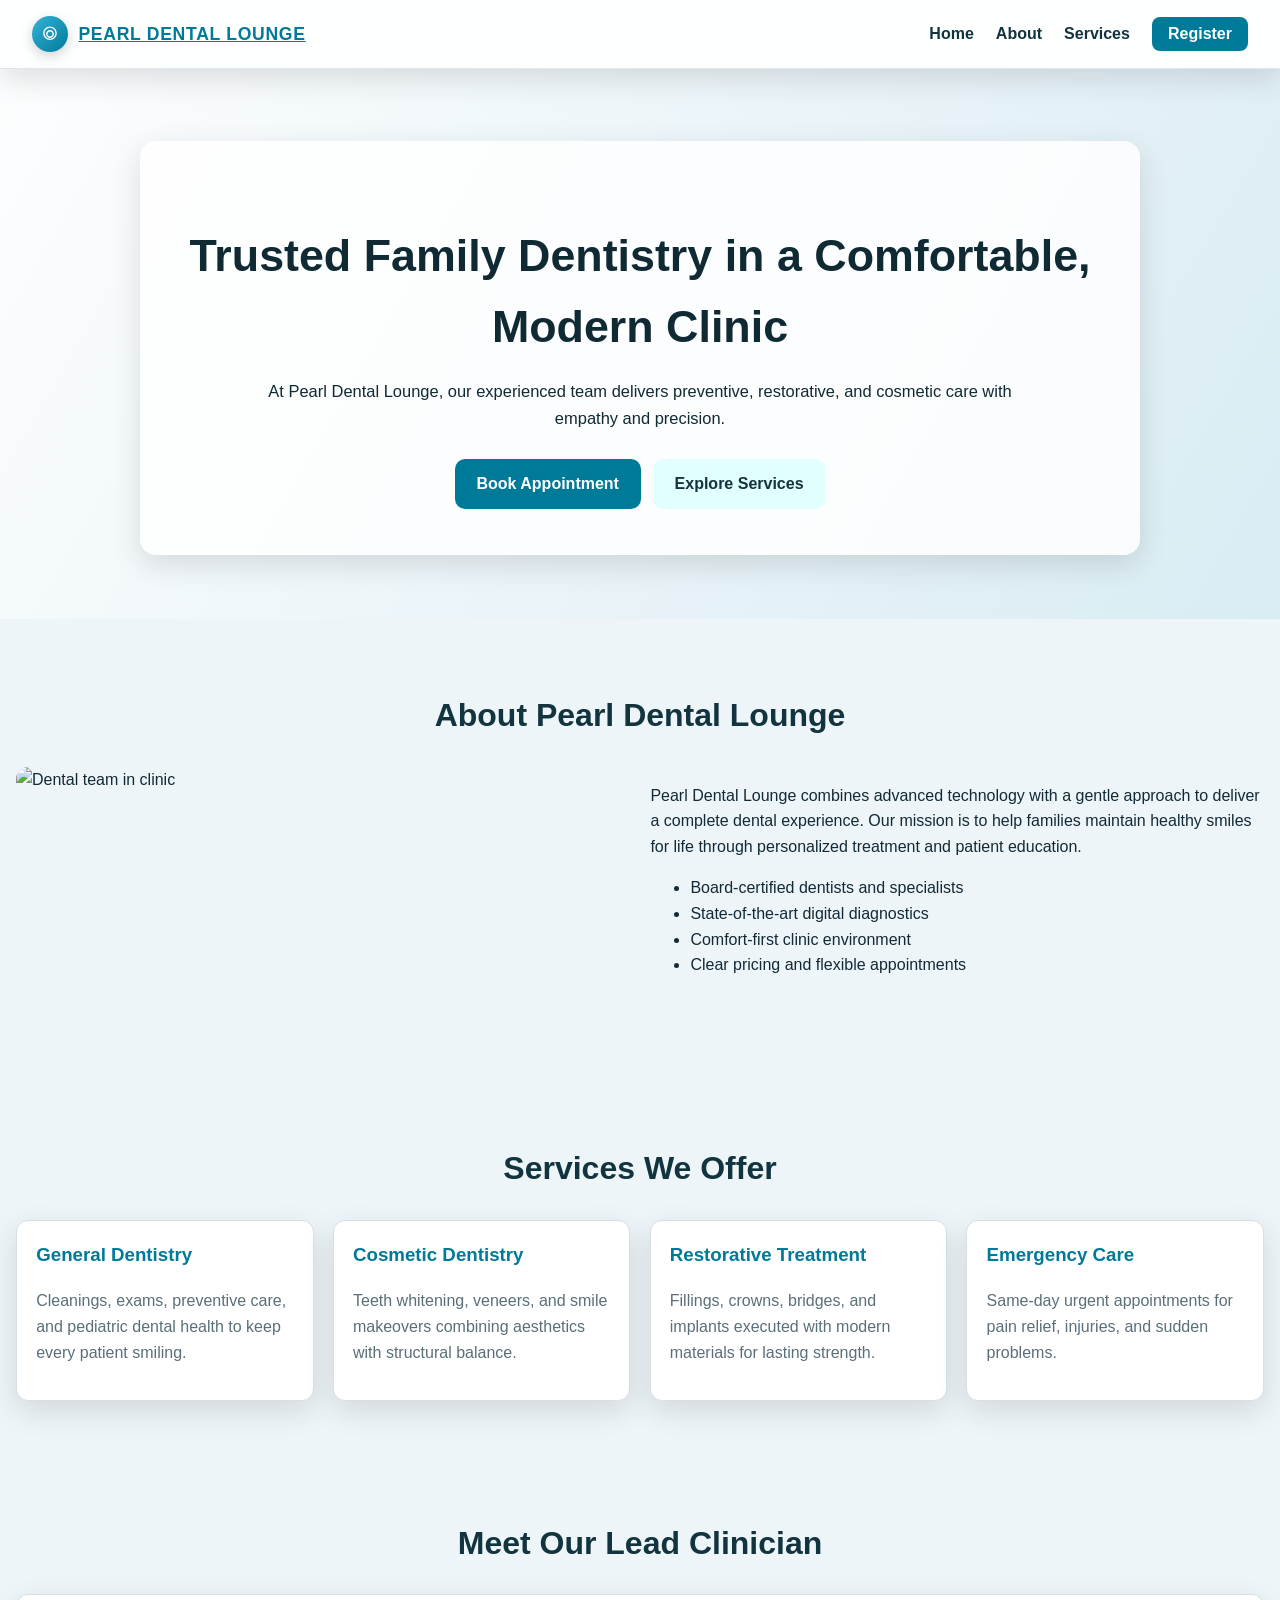
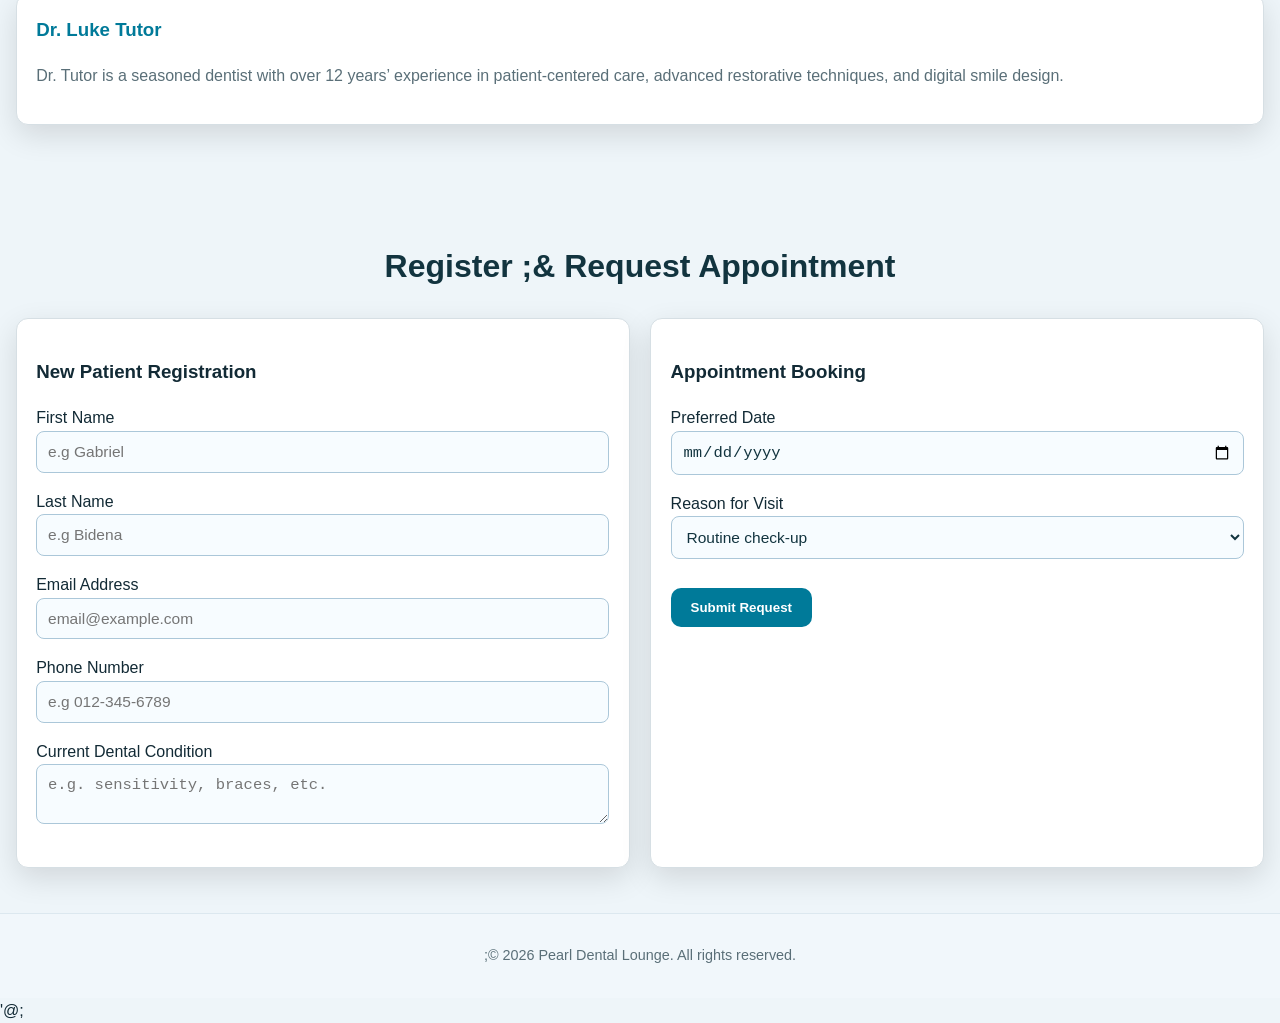
==== Pearl Dental Lounge.html @ 98984fac "Add files via upload" ====
<!DOCTYPE html>
<html lang="en">
<head>
  <meta charset="UTF-8">
  <meta name="viewport" content="width=device-width, initial-scale=1.0">
  <title>Pearl Dental Lounge - Modern Family Dentistry</title>
  <style>
    :root {
      --primary: #007a99;
      --accent: #35b2d8;
      --dark: #12343f;
      --light: #f4fbff;
      --text: #122a35;
      --muted: #5a6f78;
      --radius: 12px;
      --shadow: 0 10px 30px rgba(0, 0, 0, 0.12);
    }

    * { box-sizing: border-box; }
    body {
      margin: 0;
      font-family: 'Segoe UI', Tahoma, Geneva, Verdana, sans-serif;
      color: var(--text);
      background: #eef5f9;
      line-height: 1.6;
    }

    header {
      position: sticky;
      top: 0;
      z-index: 50;
      background: rgba(255, 255, 255, 0.92);
      border-bottom: 1px solid #dce8ef;
      display: flex;
      align-items: center;
      justify-content: space-between;
      padding: 0.9rem 1.5rem;
      box-shadow: var(--shadow);
    }

    .logo {
      display: inline-flex;
      align-items: center;
      gap: 0.65rem;
      font-weight: 700;
      color: var(--primary);
      font-size: 1.45rem;
      text-transform: uppercase;
      letter-spacing: 0.03em;
    }

    .logo-icon {
      width: 36px;
      height: 36px;
      display: inline-flex;
      align-items: center;
      justify-content: center;
      background: linear-gradient(135deg, var(--accent), var(--primary));
      border-radius: 50%;
      box-shadow: 0 4px 14px rgba(0, 0, 0, 0.18);
    }

    .logo-icon svg { width: 18px; height: 18px; fill: white; }

    .logo-text { font-size: 1.1rem; font-weight: 800; }

    nav a {
      color: var(--dark);
      text-decoration: none;
      margin-left: 1.1rem;
      font-weight: 600;
    }

    .cta-nav {
      background: var(--primary);
      color: #fff;
      padding: 0.52rem 1rem;
      border-radius: 8px;
      transition: transform 0.2s ease;
    }

    .cta-nav:hover { transform: translateY(-1px); }

    .hero {
      background: linear-gradient(120deg, rgba(255,255,255,0.84), rgba(216, 235, 243, 0.95)),
        url('https://images.pexels.com/photos/52527/dentist-pain-boring-dentistry-52527.jpeg?auto=compress&cs=tinysrgb&w=1400') center/cover no-repeat;
      padding: 4.5rem 1rem 4rem;
      margin-top: 0;
    }

    .hero .hero-content {
      max-width: 1000px;
      margin: 0 auto;
      text-align: center;
      color: #102a33;
      background: rgba(255, 255, 255, 0.84);
      border-radius: 16px;
      padding: 2rem;
      box-shadow: var(--shadow);
    }

    .hero h1 { font-size: clamp(1.8rem, 4vw, 2.8rem); margin-bottom: 0.75rem; }
    .hero p { margin: 0.95rem auto 1.5rem; font-size: 1.03rem; max-width: 760px; }

    .hero .btn-primary, .btn-secondary {
      display: inline-block;
      border: none;
      border-radius: 10px;
      padding: 0.76rem 1.35rem;
      margin: 0.25rem;
      text-decoration: none;
      font-weight: 600;
      cursor: pointer;
    }

    .btn-primary { background: var(--primary); color: white; }
    .btn-secondary { background: #e1ffff; color: var(--dark); }

    section { padding: 2.8rem 1rem; }
    .section-title { text-align: center; margin-bottom: 1.6rem; font-size: 2rem; color: var(--dark); }

    .grid {
      display: grid;
      gap: 1.2rem;
      grid-template-columns: repeat(auto-fit, minmax(260px, 1fr));
      align-items: stretch;
    }

    .card {
      background: white;
      border-radius: var(--radius);
      border: 1px solid #d6dfe4;
      padding: 1.2rem;
      box-shadow: var(--shadow);
    }

    .card h3 { margin-top: 0; color: var(--primary); }
    .card p { color: var(--muted); }

    .office-photo {
      width: 100%;
      border-radius: var(--radius);
      object-fit: cover;
      height: 260px;
      display: block;
    }

    .two-col {
      display: grid;
      gap: 1.3rem;
      grid-template-columns: 1fr;
    }

    .form-section {
      background: #fff;
      border-radius: var(--radius);
      border: 1px solid #d6dfe4;
      padding: 1.2rem;
      box-shadow: var(--shadow);
    }

    .form-group { margin-bottom: 1rem; }
    .form-control,
    .form-select,
    .form-textarea {
      width: 100%;
      border: 1px solid #abc7d9;
      background: #f7fcff;
      border-radius: 8px;
      padding: 0.68rem;
      font-size: 0.97rem;
      color: var(--dark);
    }

    .form-control:focus,
    .form-select:focus,
    .form-textarea:focus { outline: 2px solid rgba(0, 122, 153, 0.3); }

    .submit-btn {
      background: var(--primary);
      color: #fff;
      border: 0;
      border-radius: 10px;
      cursor: pointer;
      font-weight: 700;
      padding: 0.75rem 1.25rem;
      margin-top: 0.8rem;
    }

    footer {
      text-align: center;
      color: #5a6f78;
      font-size: 0.9rem;
      padding: 1rem;
      background: #f1f7fb;
      border-top: 1px solid #dce8ef;
    }

    @media (min-width: 860px) {
      header { padding: 1rem 2rem; }
      .two-col { grid-template-columns: repeat(2, 1fr); }
      .hero .hero-content { padding: 2.6rem; }
    }
  </style>
</head>
<body>
  <header>
    <a class="logo" href="#home" aria-label="Pearl Dental Lounge home">
      <span class="logo-icon" aria-hidden="true">
        <svg viewBox="0 0 24 24" xmlns="http://www.w3.org/2000/svg" role="img" aria-label="Pearl icon">
          <path d="M12 2c-4.97 0-9 4.03-9 9s4.03 9 9 9 9-4.03 9-9-4.03-9-9-9zm0 16.2c-3.99 0-7.2-3.21-7.2-7.2S8.01 3.8 12 3.8s7.2 3.21 7.2 7.2-3.21 7.2-7.2 7.2z"/>
          <path d="M12 6.7c-2.92 0-5.3 2.38-5.3 5.3s2.38 5.3 5.3 5.3 5.3-2.38 5.3-5.3-2.38-5.3-5.3-5.3zm0 8.6c-1.79 0-3.25-1.46-3.25-3.25S10.21 8.8 12 8.8 15.25 10.26 15.25 12.05 13.79 15.3 12 15.3z"/>
        </svg>
      </span>
      <span class="logo-text">Pearl Dental Lounge</span>
    </a>
    <nav aria-label="Primary navigation">
      <a href="#home">Home</a>
      <a href="#about">About</a>
      <a href="#services">Services</a>
      <a href="#register" class="cta-nav">Register</a>
    </nav>
  </header>

  <main>
    <section id="home" class="hero">
      <div class="hero-content">
        <h1>Trusted Family Dentistry in a Comfortable, Modern Clinic</h1>
        <p>At Pearl Dental Lounge, our experienced team delivers preventive, restorative, and cosmetic care with empathy and precision.</p>
        <a href="#register" class="btn-primary">Book Appointment</a>
        <a href="#services" class="btn-secondary">Explore Services</a>
      </div>
    </section>

    <section id="about">
      <h2 class="section-title">About Pearl Dental Lounge</h2>
      <div class="two-col">
        <img class="office-photo" src="https://www.1mg.com/articles/wp-content/uploads/2018/06/Dentist.jpg" alt="Dental team in clinic" />
        <div>
          <p>Pearl Dental Lounge combines advanced technology with a gentle approach to deliver a complete dental experience. Our mission is to help families maintain healthy smiles for life through personalized treatment and patient education.</p>
          <ul>
            <li>Board-certified dentists and specialists</li>
            <li>State-of-the-art digital diagnostics</li>
            <li>Comfort-first clinic environment</li>
            <li>Clear pricing and flexible appointments</li>
          </ul>
        </div>
      </div>
    </section>

    <section id="services">
      <h2 class="section-title">Services We Offer</h2>
      <div class="grid">
        <article class="card">
          <h3>General Dentistry</h3>
          <p>Cleanings, exams, preventive care, and pediatric dental health to keep every patient smiling.</p>
        </article>
        <article class="card">
          <h3>Cosmetic Dentistry</h3>
          <p>Teeth whitening, veneers, and smile makeovers combining aesthetics with structural balance.</p>
        </article>
        <article class="card">
          <h3>Restorative Treatment</h3>
          <p>Fillings, crowns, bridges, and implants executed with modern materials for lasting strength.</p>
        </article>
        <article class="card">
          <h3>Emergency Care</h3>
          <p>Same-day urgent appointments for pain relief, injuries, and sudden problems.</p>
        </article>
      </div>
    </section>

    <section id="team">
      <h2 class="section-title">Meet Our Lead Clinician</h2>
      <div class="card">
        <h3>Dr. Luke Tutor</h3>
        <p>Dr. Tutor is a seasoned dentist with over 12 years’ experience in patient-centered care, advanced restorative techniques, and digital smile design.</p>
      </div>
    </section>

    <section id="register">
      <h2 class="section-title">Register ;&amp; Request Appointment</h2>
      <div class="two-col">
        <div class="form-section">
          <h3>New Patient Registration</h3>
          <form>
            <div class="form-group">
              <label for="first-name">First Name</label>
              <input id="first-name" class="form-control" type="text" placeholder="e.g Gabriel" required />
            </div>
            <div class="form-group">
              <label for="last-name">Last Name</label>
              <input id="last-name" class="form-control" type="text" placeholder="e.g Bidena" required />
            </div>
            <div class="form-group">
              <label for="email">Email Address</label>
              <input id="email" class="form-control" type="email" placeholder="email@example.com" required />
            </div>
            <div class="form-group">
              <label for="phone">Phone Number</label>
              <input id="phone" class="form-control" type="tel" placeholder="e.g 012-345-6789" required />
            </div>
            <div class="form-group">
              <label for="condition">Current Dental Condition</label>
              <textarea id="condition" class="form-textarea" placeholder="e.g. sensitivity, braces, etc."></textarea>
            </div>
          </form>
        </div>

        <div class="form-section">
          <h3>Appointment Booking</h3>
          <form action="submit_booking.php" method="POST">
            <div class="form-group">
              <label for="appt-date">Preferred Date</label>
              <input id="appt-date" class="form-control" type="date" required />
            </div>
            <div class="form-group">
              <label for="reason">Reason for Visit</label>
              <select id="reason" class="form-select" required>
                <option value="checkup">Routine check-up</option>
                <option value="cleaning">Teeth cleaning</option>
                <option value="emergency">Emergency care</option>
                <option value="cosmetic">Cosmetic consultation</option>
              </select>
            </div>
            <button type="submit" class="submit-btn">Submit Request</button>
          </form>
        </div>
      </div>
    </section>
  </main>

  <footer>
    <p>;&copy; 2026 Pearl Dental Lounge. All rights reserved.</p>
  </footer>
</body>
</html>
'@;
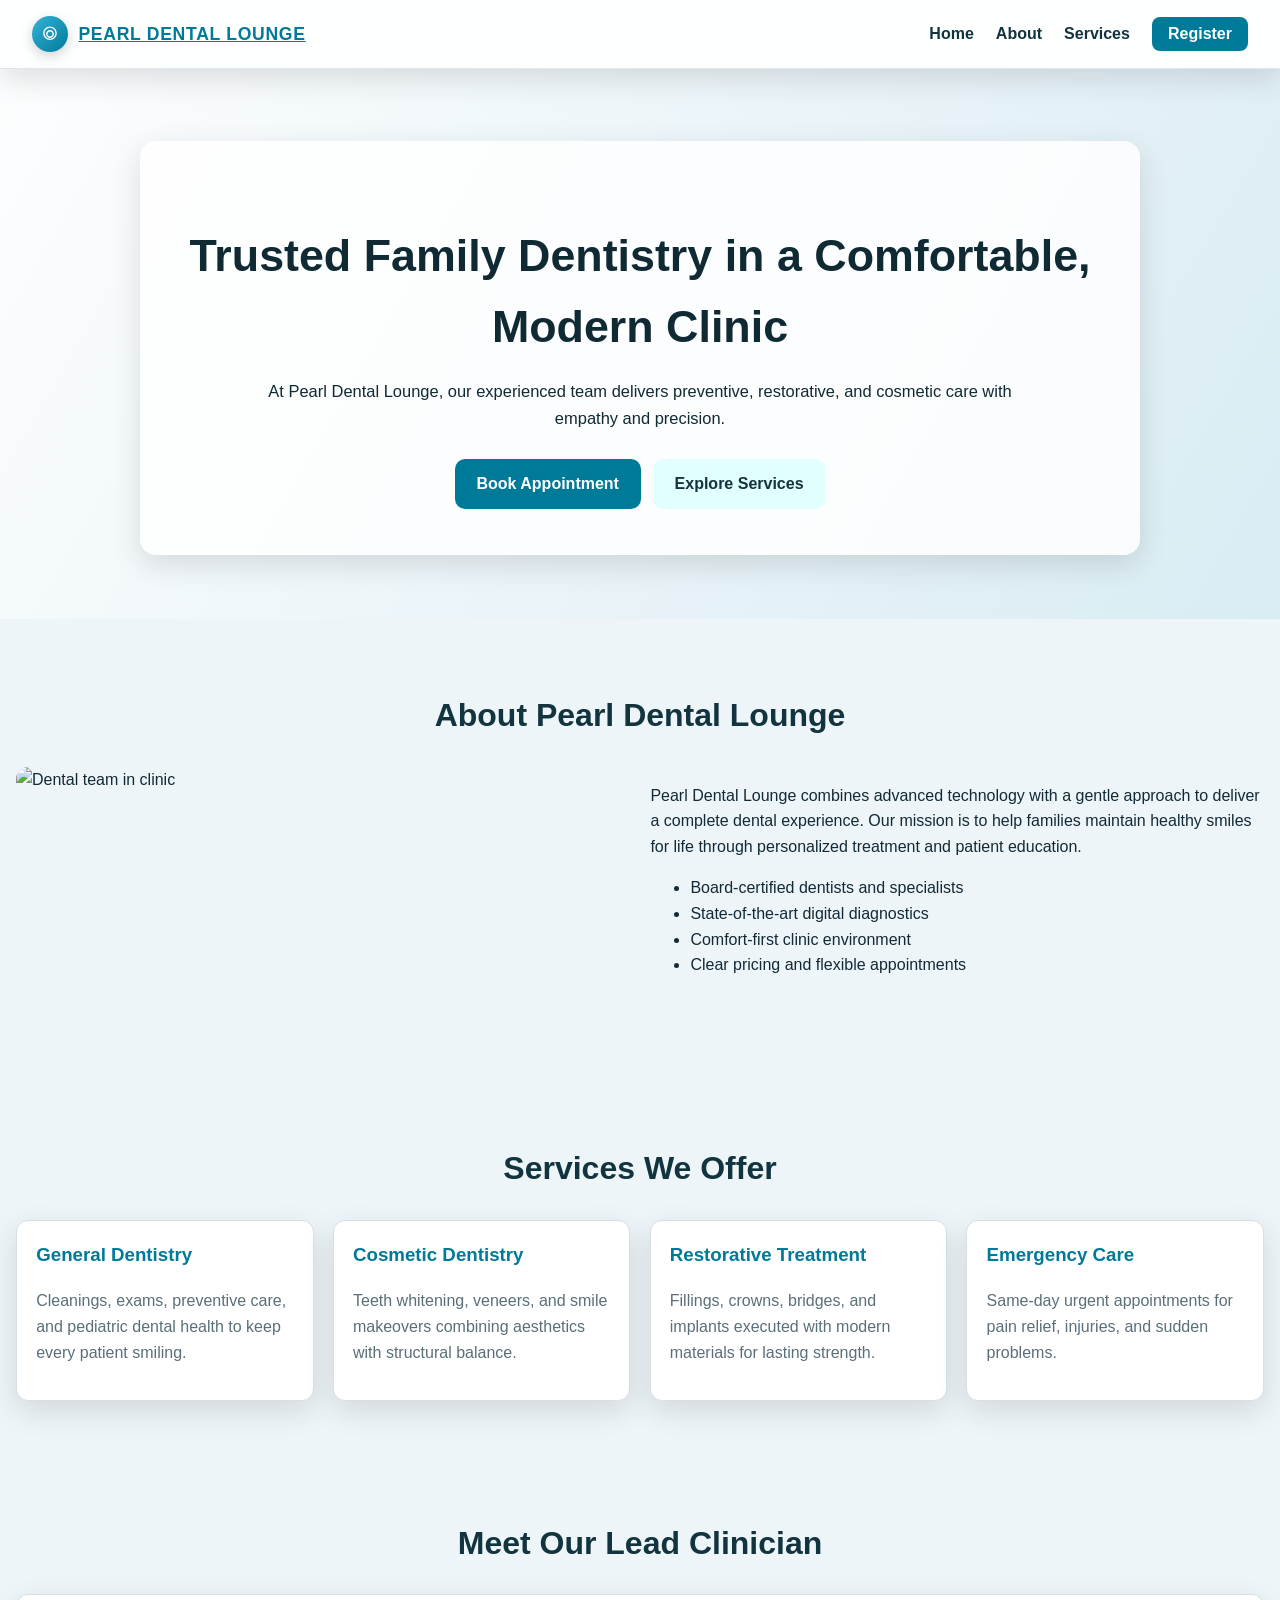
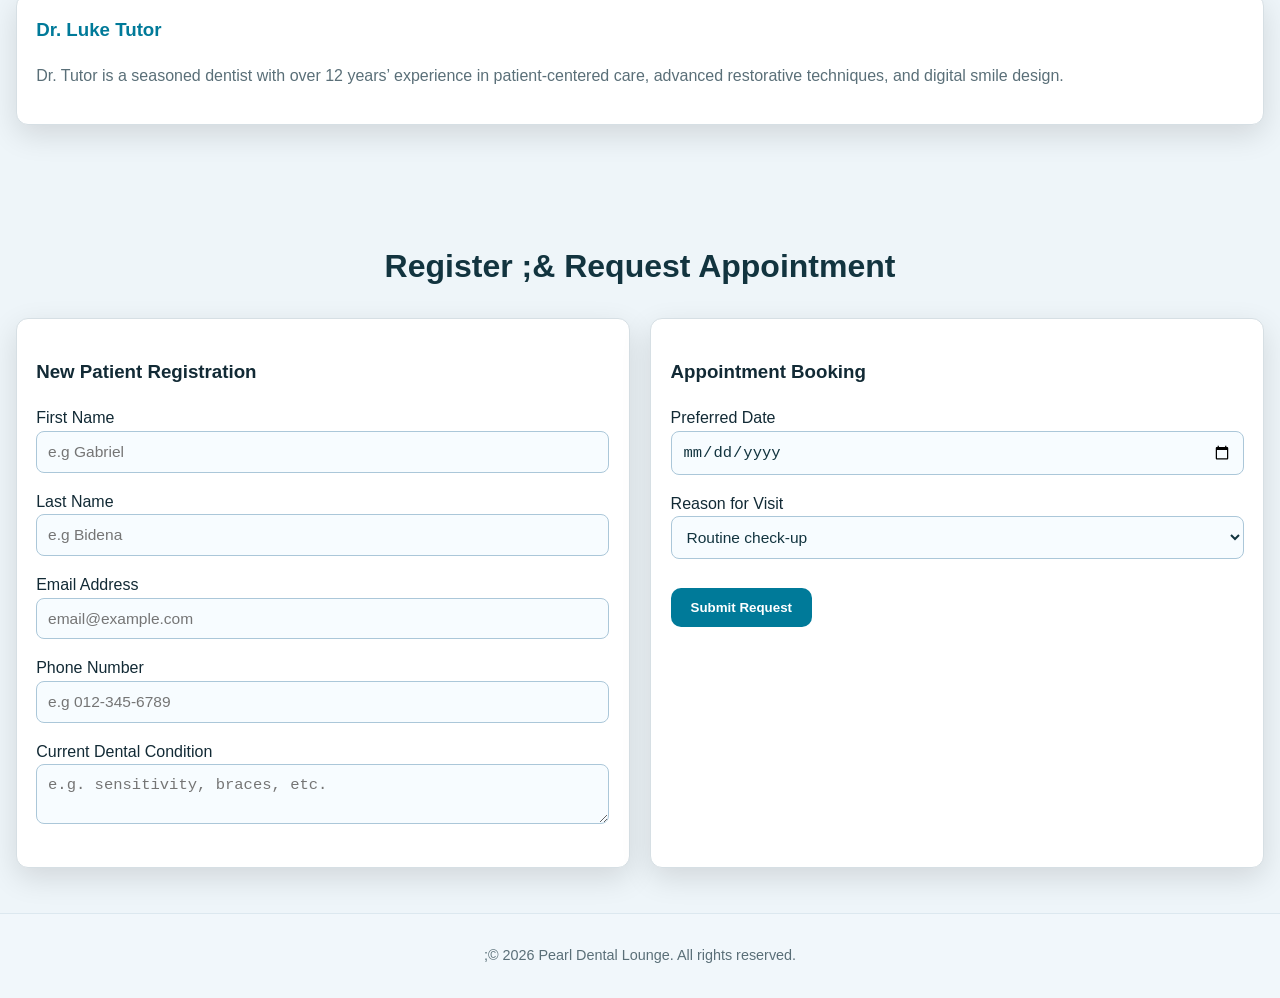
==== commit 870d25aa: "Add files via upload" ====
--- a/Pearl Dental Lounge.html
+++ b/Pearl Dental Lounge.html
@@ -286,37 +286,37 @@
           <form>
             <div class="form-group">
               <label for="first-name">First Name</label>
-              <input id="first-name" class="form-control" type="text" placeholder="e.g Gabriel" required />
+              <input id="first-name" class="form-control" type="text" name="first-name" placeholder="e.g Gabriel" required />
             </div>
             <div class="form-group">
               <label for="last-name">Last Name</label>
-              <input id="last-name" class="form-control" type="text" placeholder="e.g Bidena" required />
+              <input id="last-name" class="form-control" type="text" name="last-name" placeholder="e.g Bidena" required />
             </div>
             <div class="form-group">
               <label for="email">Email Address</label>
-              <input id="email" class="form-control" type="email" placeholder="email@example.com" required />
+              <input id="email" class="form-control" type="email" name="email-address" placeholder="email@example.com" required />
             </div>
             <div class="form-group">
               <label for="phone">Phone Number</label>
-              <input id="phone" class="form-control" type="tel" placeholder="e.g 012-345-6789" required />
+              <input id="phone" class="form-control" type="tel" name="phone-number" placeholder="e.g 012-345-6789" required />
             </div>
             <div class="form-group">
               <label for="condition">Current Dental Condition</label>
-              <textarea id="condition" class="form-textarea" placeholder="e.g. sensitivity, braces, etc."></textarea>
+              <textarea id="condition" class="form-textarea" name="textarea" placeholder="e.g. sensitivity, braces, etc."></textarea>
             </div>
           </form>
         </div>
 
         <div class="form-section">
           <h3>Appointment Booking</h3>
-          <form action="submit_booking.php" method="POST">
+          <form action="insert.php" method="POST">
             <div class="form-group">
               <label for="appt-date">Preferred Date</label>
-              <input id="appt-date" class="form-control" type="date" required />
+              <input id="appt-date" class="form-control" name="date"type="date" required />
             </div>
             <div class="form-group">
               <label for="reason">Reason for Visit</label>
-              <select id="reason" class="form-select" required>
+              <select id="reason" name="reason" class="form-select" required>
                 <option value="checkup">Routine check-up</option>
                 <option value="cleaning">Teeth cleaning</option>
                 <option value="emergency">Emergency care</option>
@@ -335,4 +335,3 @@
   </footer>
 </body>
 </html>
-'@;
